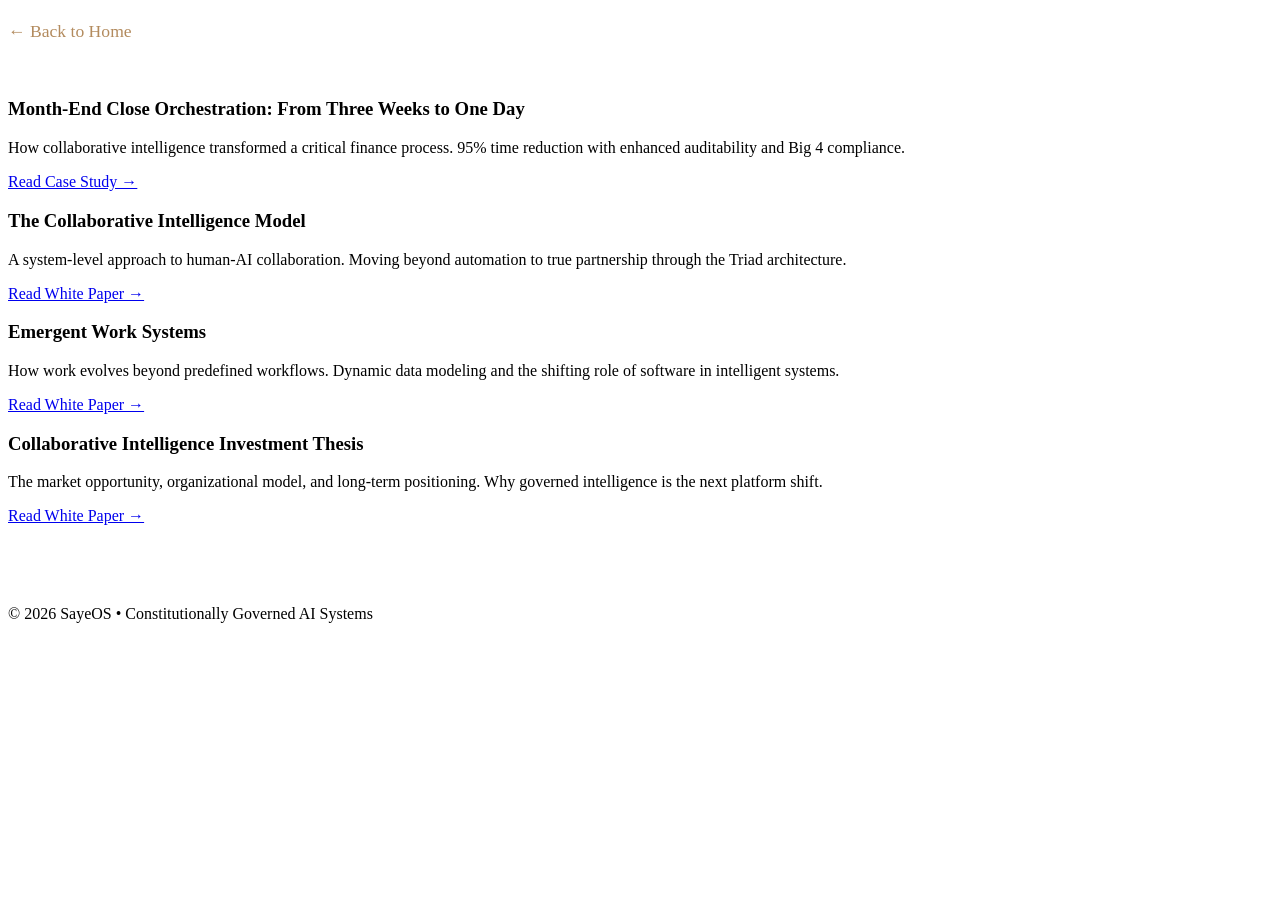
==== whitepapers.html @ 078cd8bc "Initial commit - Clean enterprise landing page with assets structure" ====
<!DOCTYPE html>
<html lang="en">
<head>
    <meta charset="UTF-8">
    <meta name="viewport" content="width=device-width, initial-scale=1.0">
    <title>SayeOS White Papers</title>
    <link rel="stylesheet" href="assets/css/styles.css">
</head>
<body>
    <div class="container">
        <div class="content">
            <a href="index.html" style="color:#B38B5E; text-decoration:none; float:left; margin-bottom:30px; font-size:1.1rem;">← Back to Home</a>
            <h1 style="margin-bottom:40px; color:#fff;">White Papers</h1>
            
            <!-- MECO Case Study -->
            <div class="paper-card">
                <h3>Month-End Close Orchestration: From Three Weeks to One Day</h3>
                <p>How collaborative intelligence transformed a critical finance process. 95% time reduction with enhanced auditability and Big 4 compliance.</p>
                <a href="assets/whitepapers/meco-case-study.html" class="btn primary" style="display:inline-block;">Read Case Study →</a>
            </div>

            <!-- Collaborative Intelligence Model -->
            <div class="paper-card">
                <h3>The Collaborative Intelligence Model</h3>
                <p>A system-level approach to human-AI collaboration. Moving beyond automation to true partnership through the Triad architecture.</p>
                <a href="assets/whitepapers/collaborative-intelligence-model.html" class="btn primary" style="display:inline-block;">Read White Paper →</a>
            </div>

            <!-- Emergent Work Systems -->
            <div class="paper-card">
                <h3>Emergent Work Systems</h3>
                <p>How work evolves beyond predefined workflows. Dynamic data modeling and the shifting role of software in intelligent systems.</p>
                <a href="assets/whitepapers/emergent-work-systems.html" class="btn primary" style="display:inline-block;">Read White Paper →</a>
            </div>

            <!-- Investment Thesis -->
            <div class="paper-card">
                <h3>Collaborative Intelligence Investment Thesis</h3>
                <p>The market opportunity, organizational model, and long-term positioning. Why governed intelligence is the next platform shift.</p>
                <a href="assets/whitepapers/collaborative-intelligence-investment-thesis.html" class="btn primary" style="display:inline-block;">Read White Paper →</a>
            </div>
            
            <div class="footer" style="margin-top:80px;">
                <p>&copy; 2026 SayeOS • Constitutionally Governed AI Systems</p>
            </div>
        </div>
    </div>
</body>
</html>
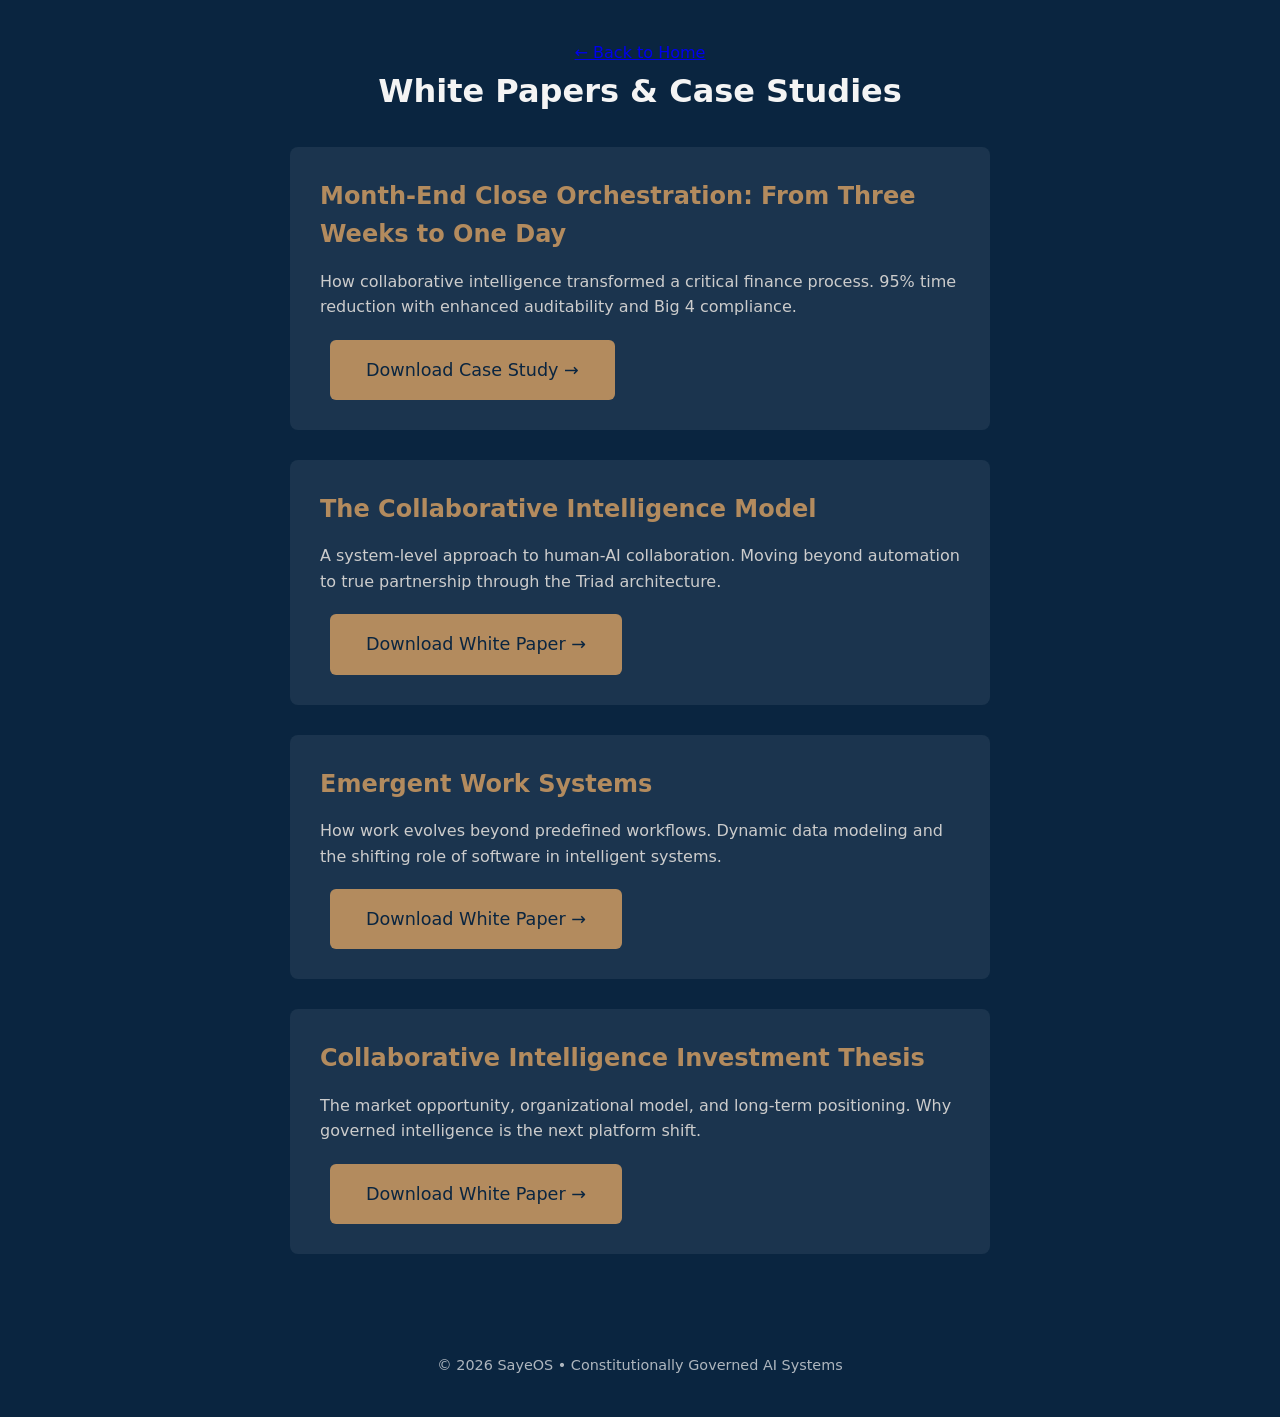
==== commit 709f13fa: "Revise white papers section with new content and links Updated the layout and content of the white p" ====
--- a/whitepapers.html
+++ b/whitepapers.html
@@ -9,38 +9,41 @@
 <body>
     <div class="container">
         <div class="content">
-            <a href="index.html" style="color:#B38B5E; text-decoration:none; float:left; margin-bottom:30px; font-size:1.1rem;">← Back to Home</a>
-            <h1 style="margin-bottom:40px; color:#fff;">White Papers</h1>
             
-            <!-- MECO Case Study -->
-            <div class="paper-card">
-                <h3>Month-End Close Orchestration: From Three Weeks to One Day</h3>
-                <p>How collaborative intelligence transformed a critical finance process. 95% time reduction with enhanced auditability and Big 4 compliance.</p>
-                <a href="assets/whitepapers/meco-case-study.html" class="btn primary" style="display:inline-block;">Read Case Study →</a>
+            <!-- Back button -->
+            <a href="index.html" class="back-link">← Back to Home</a>
+            
+            <h1 class="whitepapers-title">White Papers & Case Studies</h1>
+            
+            <div class="papers-grid">
+                
+                <div class="paper-card">
+                    <h3>Month-End Close Orchestration: From Three Weeks to One Day</h3>
+                    <p>How collaborative intelligence transformed a critical finance process. 95% time reduction with enhanced auditability and Big 4 compliance.</p>
+                    <a href="assets/whitepapers/meco-case-study.pdf" class="btn primary" target="_blank">Download Case Study →</a>
+                </div>
+                
+                <div class="paper-card">
+                    <h3>The Collaborative Intelligence Model</h3>
+                    <p>A system-level approach to human-AI collaboration. Moving beyond automation to true partnership through the Triad architecture.</p>
+                    <a href="assets/whitepapers/collaborative-intelligence-model.pdf" class="btn primary" target="_blank">Download White Paper →</a>
+                </div>
+                
+                <div class="paper-card">
+                    <h3>Emergent Work Systems</h3>
+                    <p>How work evolves beyond predefined workflows. Dynamic data modeling and the shifting role of software in intelligent systems.</p>
+                    <a href="assets/whitepapers/emergent-work-systems.pdf" class="btn primary" target="_blank">Download White Paper →</a>
+                </div>
+                
+                <div class="paper-card">
+                    <h3>Collaborative Intelligence Investment Thesis</h3>
+                    <p>The market opportunity, organizational model, and long-term positioning. Why governed intelligence is the next platform shift.</p>
+                    <a href="assets/whitepapers/collaborative-intelligence-investment-thesis.pdf" class="btn primary" target="_blank">Download White Paper →</a>
+                </div>
+                
             </div>
 
-            <!-- Collaborative Intelligence Model -->
-            <div class="paper-card">
-                <h3>The Collaborative Intelligence Model</h3>
-                <p>A system-level approach to human-AI collaboration. Moving beyond automation to true partnership through the Triad architecture.</p>
-                <a href="assets/whitepapers/collaborative-intelligence-model.html" class="btn primary" style="display:inline-block;">Read White Paper →</a>
-            </div>
-
-            <!-- Emergent Work Systems -->
-            <div class="paper-card">
-                <h3>Emergent Work Systems</h3>
-                <p>How work evolves beyond predefined workflows. Dynamic data modeling and the shifting role of software in intelligent systems.</p>
-                <a href="assets/whitepapers/emergent-work-systems.html" class="btn primary" style="display:inline-block;">Read White Paper →</a>
-            </div>
-
-            <!-- Investment Thesis -->
-            <div class="paper-card">
-                <h3>Collaborative Intelligence Investment Thesis</h3>
-                <p>The market opportunity, organizational model, and long-term positioning. Why governed intelligence is the next platform shift.</p>
-                <a href="assets/whitepapers/collaborative-intelligence-investment-thesis.html" class="btn primary" style="display:inline-block;">Read White Paper →</a>
-            </div>
-            
-            <div class="footer" style="margin-top:80px;">
+            <div class="footer">
                 <p>&copy; 2026 SayeOS • Constitutionally Governed AI Systems</p>
             </div>
         </div>
--- a/assets/css/styles.css
+++ b/assets/css/styles.css
@@ -0,0 +1,88 @@
+/* assets/css/styles.css */
+:root {
+    --navy: #0A2540;
+    --gold: #B38B5E;
+    --charcoal: #2C3E50;
+}
+
+* { margin: 0; padding: 0; box-sizing: border-box; }
+body {
+    font-family: system-ui, -apple-system, BlinkMacSystemFont, 'Segoe UI', Roboto, sans-serif;
+    background: var(--navy);
+    color: #f4f4f4;
+    line-height: 1.6;
+}
+.container {
+    max-width: 960px;
+    margin: 0 auto;
+    padding: 40px 20px;
+    min-height: 100vh;
+    display: flex;
+    align-items: center;
+}
+.content { width: 100%; text-align: center; }
+.logo { max-width: 180px; margin-bottom: 20px; }
+.title { font-size: 3.5rem; font-weight: 700; color: #fff; margin-bottom: 8px; }
+.tagline { font-size: 1.4rem; color: var(--gold); margin-bottom: 60px; letter-spacing: 1px; }
+.hero-text { font-size: 1.25rem; max-width: 720px; margin: 0 auto 24px; }
+.triad {
+    display: flex;
+    justify-content: center;
+    gap: 40px;
+    margin: 60px 0;
+    flex-wrap: wrap;
+}
+.triad-item {
+    background: rgba(255,255,255,0.08);
+    padding: 24px 32px;
+    border-radius: 8px;
+    width: 240px;
+    font-weight: 600;
+    font-size: 1.1rem;
+}
+.triad-item strong {
+    color: var(--gold);
+}
+.triad-item span { display: block; font-weight: 400; font-size: 0.95rem; margin-top: 8px; color: #ccc; }
+.section { margin: 80px 0 60px; }
+h2 { font-size: 1.8rem; margin-bottom: 20px; color: var(--gold); }
+.btn {
+    display: inline-block;
+    padding: 16px 36px;
+    margin: 0 10px;
+    border-radius: 6px;
+    text-decoration: none;
+    font-weight: 500;
+    font-size: 1.1rem;
+    transition: all 0.3s;
+}
+.primary { background: var(--gold); color: #0A2540; }
+.secondary { background: transparent; border: 2px solid #ccc; color: #ccc; }
+.btn:hover { transform: translateY(-2px); }
+.footer { margin-top: 100px; font-size: 0.9rem; opacity: 0.7; }
+
+/* White Paper Cards */
+.paper-card {
+    background: rgba(255,255,255,0.07);
+    padding: 30px;
+    margin: 30px auto;
+    max-width: 700px;
+    border-radius: 8px;
+    text-align: left;
+    transition: all 0.3s ease;
+}
+.paper-card:hover {
+    background: rgba(255,255,255,0.1);
+    transform: translateY(-3px);
+}
+.paper-card h3 {
+    color: var(--gold);
+    margin-bottom: 15px;
+    font-size: 1.5rem;
+}
+.paper-card p {
+    margin-bottom: 20px;
+    color: #ccc;
+    line-height: 1.6;
+}
+
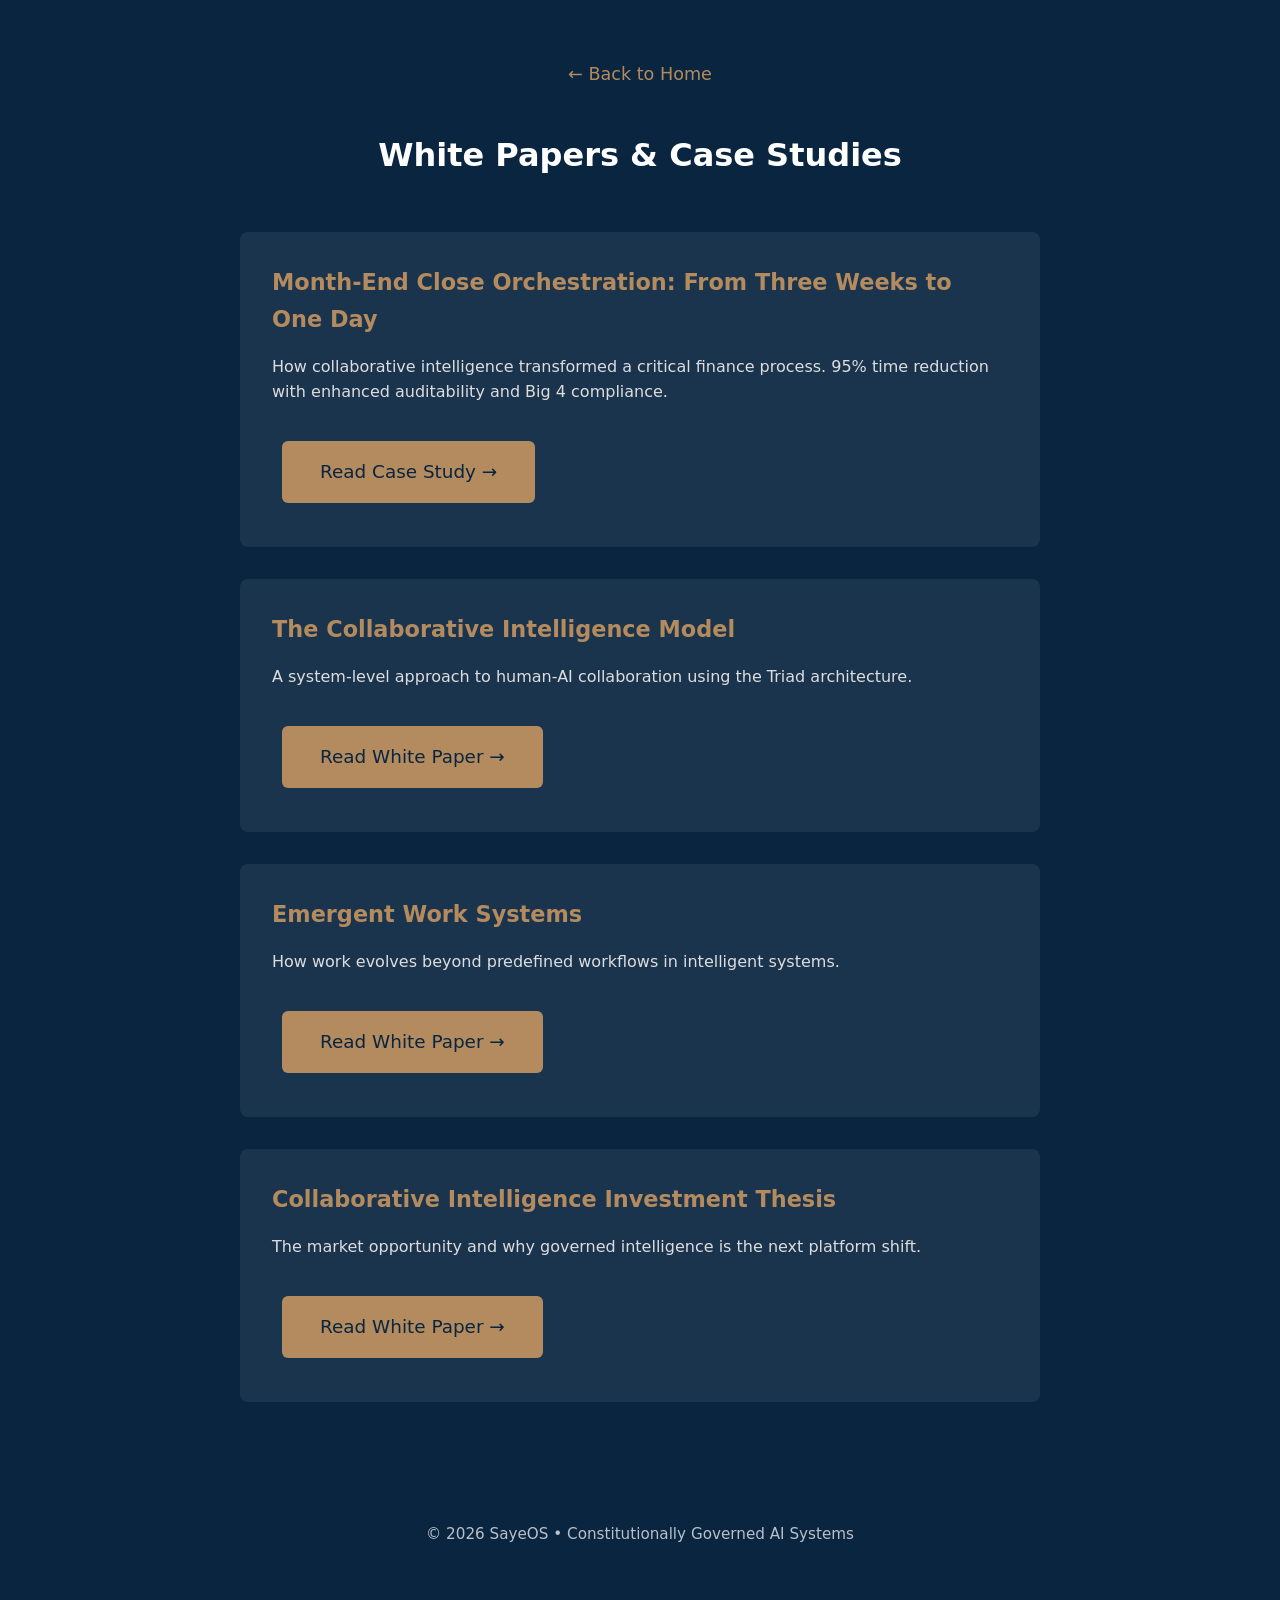
==== commit 6154e43e: "Update links and descriptions for white papers" ====
--- a/whitepapers.html
+++ b/whitepapers.html
@@ -10,7 +10,6 @@
     <div class="container">
         <div class="content">
             
-            <!-- Back button -->
             <a href="index.html" class="back-link">← Back to Home</a>
             
             <h1 class="whitepapers-title">White Papers & Case Studies</h1>
@@ -20,27 +19,26 @@
                 <div class="paper-card">
                     <h3>Month-End Close Orchestration: From Three Weeks to One Day</h3>
                     <p>How collaborative intelligence transformed a critical finance process. 95% time reduction with enhanced auditability and Big 4 compliance.</p>
-                    <a href="assets/whitepapers/meco-case-study.pdf" class="btn primary" target="_blank">Download Case Study →</a>
+                    <a href="meco-case-study.html" class="btn primary" target="_blank">Read Case Study →</a>
                 </div>
                 
                 <div class="paper-card">
                     <h3>The Collaborative Intelligence Model</h3>
-                    <p>A system-level approach to human-AI collaboration. Moving beyond automation to true partnership through the Triad architecture.</p>
-                    <a href="assets/whitepapers/collaborative-intelligence-model.pdf" class="btn primary" target="_blank">Download White Paper →</a>
+                    <p>A system-level approach to human-AI collaboration using the Triad architecture.</p>
+                    <a href="collaborative-intelligence-model.html" class="btn primary" target="_blank">Read White Paper →</a>
                 </div>
                 
                 <div class="paper-card">
                     <h3>Emergent Work Systems</h3>
-                    <p>How work evolves beyond predefined workflows. Dynamic data modeling and the shifting role of software in intelligent systems.</p>
-                    <a href="assets/whitepapers/emergent-work-systems.pdf" class="btn primary" target="_blank">Download White Paper →</a>
+                    <p>How work evolves beyond predefined workflows in intelligent systems.</p>
+                    <a href="emergent-work-systems.html" class="btn primary" target="_blank">Read White Paper →</a>
                 </div>
                 
                 <div class="paper-card">
                     <h3>Collaborative Intelligence Investment Thesis</h3>
-                    <p>The market opportunity, organizational model, and long-term positioning. Why governed intelligence is the next platform shift.</p>
-                    <a href="assets/whitepapers/collaborative-intelligence-investment-thesis.pdf" class="btn primary" target="_blank">Download White Paper →</a>
+                    <p>The market opportunity and why governed intelligence is the next platform shift.</p>
+                    <a href="collaborative-intelligence-investment-thesis.html" class="btn primary" target="_blank">Read White Paper →</a>
                 </div>
-                
             </div>
 
             <div class="footer">
--- a/assets/css/styles.css
+++ b/assets/css/styles.css
@@ -5,84 +5,199 @@
     --charcoal: #2C3E50;
 }
 
-* { margin: 0; padding: 0; box-sizing: border-box; }
+* {
+    margin: 0;
+    padding: 0;
+    box-sizing: border-box;
+}
+
 body {
     font-family: system-ui, -apple-system, BlinkMacSystemFont, 'Segoe UI', Roboto, sans-serif;
     background: var(--navy);
     color: #f4f4f4;
-    line-height: 1.6;
-}
+    line-height: 1.65;
+}
+
+/* Main Layout */
 .container {
     max-width: 960px;
     margin: 0 auto;
-    padding: 40px 20px;
+    padding: 60px 20px;
     min-height: 100vh;
     display: flex;
     align-items: center;
 }
-.content { width: 100%; text-align: center; }
-.logo { max-width: 180px; margin-bottom: 20px; }
-.title { font-size: 3.5rem; font-weight: 700; color: #fff; margin-bottom: 8px; }
-.tagline { font-size: 1.4rem; color: var(--gold); margin-bottom: 60px; letter-spacing: 1px; }
-.hero-text { font-size: 1.25rem; max-width: 720px; margin: 0 auto 24px; }
+
+.content {
+    width: 100%;
+    text-align: center;
+}
+
+/* Tighter Header */
+.header {
+    display: flex;
+    align-items: center;
+    justify-content: center;
+    gap: 24px;
+    margin-bottom: 60px;
+    flex-wrap: wrap;
+}
+
+.logo {
+    max-width: 90px;
+    height: auto;
+}
+
+.title-group {
+    text-align: left;
+}
+
+.title {
+    font-size: 3.2rem;
+    font-weight: 700;
+    color: #ffffff;
+    margin: 0;
+    line-height: 1.1;
+}
+
+.tagline {
+    font-size: 1.35rem;
+    color: var(--gold);
+    margin: 4px 0 0 0;
+    letter-spacing: 0.5px;
+}
+
+/* Hero & Content */
+.hero-text {
+    font-size: 1.25rem;
+    max-width: 720px;
+    margin: 0 auto 28px;
+}
+
 .triad {
     display: flex;
     justify-content: center;
     gap: 40px;
-    margin: 60px 0;
+    margin: 70px 0;
     flex-wrap: wrap;
 }
+
 .triad-item {
     background: rgba(255,255,255,0.08);
-    padding: 24px 32px;
+    padding: 28px 32px;
     border-radius: 8px;
-    width: 240px;
-    font-weight: 600;
-    font-size: 1.1rem;
-}
+    width: 260px;
+    font-size: 1.15rem;
+    line-height: 1.4;
+}
+
 .triad-item strong {
     color: var(--gold);
 }
-.triad-item span { display: block; font-weight: 400; font-size: 0.95rem; margin-top: 8px; color: #ccc; }
-.section { margin: 80px 0 60px; }
-h2 { font-size: 1.8rem; margin-bottom: 20px; color: var(--gold); }
+
+.triad-item span {
+    display: block;
+    font-size: 0.95rem;
+    margin-top: 10px;
+    color: #bbbbbb;
+    font-weight: 400;
+}
+
+.section {
+    margin: 80px 0 60px;
+}
+
+h2 {
+    font-size: 1.85rem;
+    margin-bottom: 20px;
+    color: var(--gold);
+}
+
+/* Buttons */
 .btn {
     display: inline-block;
-    padding: 16px 36px;
-    margin: 0 10px;
+    padding: 16px 38px;
+    margin: 12px 10px;
     border-radius: 6px;
     text-decoration: none;
     font-weight: 500;
+    font-size: 1.15rem;
+    transition: all 0.3s ease;
+}
+
+.primary {
+    background: var(--gold);
+    color: #0A2540;
+}
+
+.secondary {
+    background: transparent;
+    border: 2px solid #ddd;
+    color: #ddd;
+}
+
+.btn:hover {
+    transform: translateY(-3px);
+    box-shadow: 0 10px 20px rgba(179, 139, 94, 0.25);
+}
+
+/* White Papers Page */
+.back-link {
+    color: var(--gold);
+    text-decoration: none;
     font-size: 1.1rem;
-    transition: all 0.3s;
-}
-.primary { background: var(--gold); color: #0A2540; }
-.secondary { background: transparent; border: 2px solid #ccc; color: #ccc; }
-.btn:hover { transform: translateY(-2px); }
-.footer { margin-top: 100px; font-size: 0.9rem; opacity: 0.7; }
-
-/* White Paper Cards */
+    display: inline-block;
+    margin-bottom: 40px;
+}
+
+.back-link:hover {
+    text-decoration: underline;
+}
+
+.whitepapers-title {
+    color: #fff;
+    margin-bottom: 50px;
+    text-align: center;
+}
+
+.papers-grid {
+    display: flex;
+    flex-direction: column;
+    gap: 32px;
+    max-width: 800px;
+    margin: 0 auto;
+}
+
 .paper-card {
     background: rgba(255,255,255,0.07);
-    padding: 30px;
-    margin: 30px auto;
-    max-width: 700px;
+    padding: 32px;
     border-radius: 8px;
     text-align: left;
     transition: all 0.3s ease;
 }
+
 .paper-card:hover {
-    background: rgba(255,255,255,0.1);
-    transform: translateY(-3px);
-}
+    background: rgba(255,255,255,0.12);
+    transform: translateY(-4px);
+}
+
 .paper-card h3 {
     color: var(--gold);
-    margin-bottom: 15px;
-    font-size: 1.5rem;
-}
+    margin-bottom: 16px;
+    font-size: 1.4rem;
+}
+
 .paper-card p {
-    margin-bottom: 20px;
-    color: #ccc;
+    margin-bottom: 24px;
+    color: #ddd;
     line-height: 1.6;
 }
 
+/* Footer */
+.footer {
+    margin-top: 120px;
+    font-size: 0.95rem;
+    opacity: 0.75;
+}
+
+
